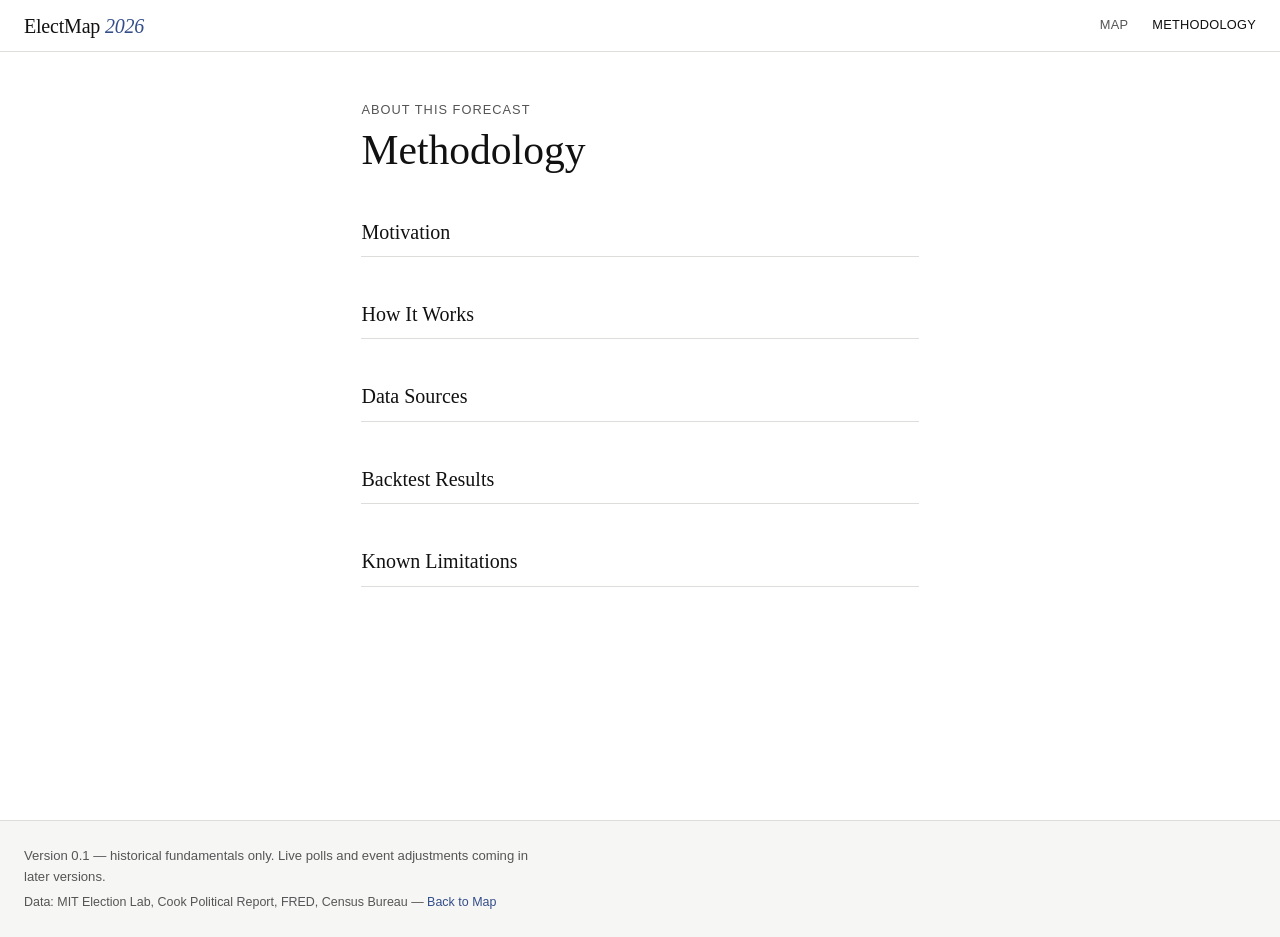
==== site/about.html @ def3d4a0 "M2 + M2-SHIP: fundamentals model, 2026 predictions, ElectMap frontend - XGBoost model trained on 201" ====
<!DOCTYPE html>
<html lang="en">
<head>
  <meta charset="UTF-8" />
  <meta name="viewport" content="width=device-width, initial-scale=1.0" />
  <title>Methodology — ElectMap 2026</title>
  <link rel="stylesheet" href="css/style.css" />
  <link rel="stylesheet" href="css/about.css" />
</head>
<body>

  <header class="site-header">
    <div class="header-inner">
      <a href="index.html" class="logo">ElectMap <span class="year">2026</span></a>
      <nav class="site-nav">
        <a href="index.html" class="nav-link">Map</a>
        <a href="about.html" class="nav-link active">Methodology</a>
      </nav>
    </div>
  </header>

  <main class="about-main">
    <div class="about-inner">

      <header class="about-header">
        <div class="about-label">About this forecast</div>
        <h1 class="about-title">Methodology</h1>
      </header>

      <article class="about-body">

        <section class="about-section">
          <h2>Motivation</h2>
          <p></p>
        </section>

        <section class="about-section">
          <h2>How It Works</h2>
          <p></p>
        </section>

        <section class="about-section">
          <h2>Data Sources</h2>
          <p></p>
        </section>

        <section class="about-section">
          <h2>Backtest Results</h2>
          <p></p>
        </section>

        <section class="about-section">
          <h2>Known Limitations</h2>
          <p></p>
        </section>

      </article>

    </div>
  </main>

  <footer class="site-footer">
    <div class="footer-inner">
      <p class="footer-note">
        Version 0.1 &mdash; historical fundamentals only.
        Live polls and event adjustments coming in later versions.
      </p>
      <p class="footer-credits">
        Data: MIT Election Lab, Cook Political Report, FRED, Census Bureau &mdash;
        <a href="index.html">Back to Map</a>
      </p>
    </div>
  </footer>

</body>
</html>
---- site/css/style.css ----
/* ===== Design tokens ===== */
:root {
  --bg:           #ffffff;
  --surface:      #f6f6f4;
  --text:         #111111;
  --text-muted:   #555555;
  --border:       #ddddd9;
  --accent:       #344e8a;
  --accent-hover: #2a3e70;

  --safe-d:  #2166ac;
  --lean-d:  #6baed6;
  --tossup:  #d9d9d9;
  --lean-r:  #ef8a62;
  --safe-r:  #b2182b;

  --sidebar-w: 340px;
  --header-h:  52px;

  --font-serif: Georgia, 'Times New Roman', serif;
  --font-sans:  -apple-system, BlinkMacSystemFont, 'Segoe UI', sans-serif;
  --font-mono:  'Courier New', Courier, monospace;
}

@media (prefers-color-scheme: dark) {
  :root {
    --bg:         #0f0f0f;
    --surface:    #1c1c1c;
    --text:       #ebebeb;
    --text-muted: #888888;
    --border:     #2a2a2a;
  }
}

:root[data-theme="dark"] {
  --bg:         #0f0f0f;
  --surface:    #1c1c1c;
  --text:       #ebebeb;
  --text-muted: #888888;
  --border:     #2a2a2a;
}

:root[data-theme="light"] {
  --bg:         #ffffff;
  --surface:    #f6f6f4;
  --text:       #111111;
  --text-muted: #555555;
  --border:     #ddddd9;
}

/* ===== Reset ===== */
*, *::before, *::after { box-sizing: border-box; }
body {
  margin: 0;
  font-family: var(--font-sans);
  font-size: 1rem;
  line-height: 1.6;
  color: var(--text);
  background: var(--bg);
}
a { color: var(--accent); text-decoration: none; }
a:hover { text-decoration: underline; }

/* ===== Header ===== */
.site-header {
  position: sticky;
  top: 0;
  z-index: 1000;
  background: var(--bg);
  border-bottom: 1px solid var(--border);
  height: var(--header-h);
}

.header-inner {
  max-width: 1280px;
  margin: 0 auto;
  padding: 0 1.5rem;
  height: 100%;
  display: flex;
  align-items: center;
  justify-content: space-between;
}

.logo {
  font-family: var(--font-serif);
  font-size: 1.25rem;
  font-weight: normal;
  color: var(--text);
  letter-spacing: -0.01em;
}
.logo:hover { text-decoration: none; }
.logo .year {
  color: var(--accent);
  font-style: italic;
}

.site-nav { display: flex; gap: 1.5rem; }
.nav-link {
  font-size: 0.9rem;
  color: var(--text-muted);
  font-family: var(--font-sans);
  letter-spacing: 0.02em;
  text-transform: uppercase;
  font-size: 0.8rem;
}
.nav-link.active { color: var(--text); }
.nav-link:hover { color: var(--text); text-decoration: none; }

/* ===== Hero ===== */
.hero {
  background: var(--surface);
  border-bottom: 1px solid var(--border);
  padding: 2rem 0 1.75rem;
}

.hero-inner {
  max-width: 1280px;
  margin: 0 auto;
  padding: 0 1.5rem;
}

.hero-label {
  font-size: 0.8rem;
  text-transform: uppercase;
  letter-spacing: 0.08em;
  color: var(--text-muted);
  margin-bottom: 0.4rem;
}

.hero-seats {
  font-family: var(--font-serif);
  font-size: clamp(1.5rem, 4vw, 2.4rem);
  font-weight: normal;
  line-height: 1.2;
  text-wrap: balance;
  margin-bottom: 0.6rem;
}

.seats-num {
  font-size: clamp(1.8rem, 5vw, 2.8rem);
  font-weight: bold;
  color: var(--accent);
}

.hero-sub {
  font-size: 0.9rem;
  color: var(--text-muted);
  margin-bottom: 0.35rem;
}

.version-badge {
  display: inline-block;
  font-size: 0.7rem;
  font-family: var(--font-mono);
  text-transform: uppercase;
  letter-spacing: 0.06em;
  background: var(--border);
  color: var(--text-muted);
  padding: 0.1em 0.5em;
  border-radius: 2px;
  margin-right: 0.5em;
  vertical-align: middle;
}

.hero-updated {
  font-size: 0.8rem;
  color: var(--text-muted);
}

/* ===== Seat Distribution Bar ===== */
.distribution-section {
  background: var(--bg);
  border-bottom: 1px solid var(--border);
  padding: 0.75rem 0;
}

.distribution-inner {
  max-width: 1280px;
  margin: 0 auto;
  padding: 0 1.5rem;
}

.distribution-bar {
  position: relative;
  height: 20px;
  border-radius: 2px;
  overflow: hidden;
  display: flex;
  margin-bottom: 0.5rem;
}

.dist-band {
  height: 100%;
  transition: width 0.4s ease;
}
.dist-band.safe-d  { background: var(--safe-d); }
.dist-band.lean-d  { background: var(--lean-d); }
.dist-band.tossup  { background: var(--tossup); }
.dist-band.lean-r  { background: var(--lean-r); }
.dist-band.safe-r  { background: var(--safe-r); }

.majority-line {
  position: absolute;
  left: calc(218 / 435 * 100%);
  top: 0;
  bottom: 0;
  width: 2px;
  background: var(--text);
  opacity: 0.6;
}
.majority-line::after {
  content: '218';
  position: absolute;
  top: -1.2rem;
  left: 50%;
  transform: translateX(-50%);
  font-size: 0.7rem;
  color: var(--text-muted);
  white-space: nowrap;
}

.distribution-labels {
  display: flex;
  gap: 1.25rem;
  font-size: 0.8rem;
  overflow-x: auto;
  padding-bottom: 2px;
}

.dl { display: flex; align-items: center; gap: 0.35em; white-space: nowrap; }
.dl::before {
  content: '';
  display: inline-block;
  width: 10px;
  height: 10px;
  border-radius: 50%;
  flex-shrink: 0;
}
.dl.safe-d::before  { background: var(--safe-d); }
.dl.lean-d::before  { background: var(--lean-d); }
.dl.tossup::before  { background: var(--tossup); border: 1px solid var(--border); }
.dl.lean-r::before  { background: var(--lean-r); }
.dl.safe-r::before  { background: var(--safe-r); }
.dl strong { font-variant-numeric: tabular-nums; }

/* ===== Map ===== */
.map-wrapper {
  position: relative;
  display: flex;
}

#map {
  flex: 1;
  height: 65vh;
  min-height: 400px;
  background: #e8eef4;
  z-index: 1;
}

@media (max-width: 768px) {
  #map { height: 50vh; }
}

/* Leaflet cursor */
.leaflet-interactive { cursor: pointer; }

/* ===== Sidebar ===== */
.sidebar {
  width: var(--sidebar-w);
  flex-shrink: 0;
  background: var(--bg);
  border-left: 1px solid var(--border);
  overflow-y: auto;
  display: none;
  position: relative;
}

.sidebar.open {
  display: block;
}

.sidebar-close {
  position: absolute;
  top: 0.75rem;
  right: 0.75rem;
  background: none;
  border: none;
  font-size: 1.4rem;
  cursor: pointer;
  color: var(--text-muted);
  line-height: 1;
  padding: 0.2rem 0.4rem;
  z-index: 10;
}
.sidebar-close:hover { color: var(--text); }

.sidebar-content {
  padding: 1.25rem 1.25rem 2rem;
}

.sidebar-placeholder {
  color: var(--text-muted);
  font-size: 0.9rem;
  margin-top: 1rem;
}

/* Sidebar district detail */
.sd-name {
  font-family: var(--font-serif);
  font-size: 1.3rem;
  font-weight: normal;
  line-height: 1.3;
  margin: 0 2rem 0.25rem 0;
}

.sd-rating {
  display: inline-block;
  font-size: 0.75rem;
  font-family: var(--font-mono);
  text-transform: uppercase;
  letter-spacing: 0.05em;
  padding: 0.15em 0.6em;
  border-radius: 2px;
  margin-bottom: 1rem;
  font-weight: bold;
}
.rating-safe-d  { background: var(--safe-d);  color: #fff; }
.rating-lean-d  { background: var(--lean-d);  color: #fff; }
.rating-tossup  { background: #aaa; color: #fff; }
.rating-lean-r  { background: var(--lean-r);  color: #fff; }
.rating-safe-r  { background: var(--safe-r);  color: #fff; }

.sd-stat-group {
  display: flex;
  flex-direction: column;
  gap: 0.75rem;
  margin-bottom: 1.25rem;
}

.sd-stat {
  display: flex;
  justify-content: space-between;
  align-items: baseline;
  border-bottom: 1px solid var(--border);
  padding-bottom: 0.5rem;
}
.sd-stat-label {
  font-size: 0.8rem;
  color: var(--text-muted);
  text-transform: uppercase;
  letter-spacing: 0.05em;
}
.sd-stat-value {
  font-family: var(--font-mono);
  font-size: 1.1rem;
  font-variant-numeric: tabular-nums;
}

.sd-prob-bar-wrap {
  margin: 0.25rem 0 0.75rem;
}
.sd-prob-bar-track {
  height: 6px;
  background: var(--border);
  border-radius: 3px;
  overflow: hidden;
}
.sd-prob-bar-fill {
  height: 100%;
  border-radius: 3px;
  transition: width 0.3s ease;
}

.sd-section-head {
  font-size: 0.75rem;
  text-transform: uppercase;
  letter-spacing: 0.07em;
  color: var(--text-muted);
  margin: 1.25rem 0 0.5rem;
}

/* SHAP impact bars */
.shap-row {
  margin-bottom: 0.7rem;
}
.shap-label {
  font-size: 0.8rem;
  color: var(--text);
  margin-bottom: 0.2rem;
  display: flex;
  justify-content: space-between;
}
.shap-impact-val {
  font-family: var(--font-mono);
  font-size: 0.8rem;
  color: var(--text-muted);
}
.shap-bar-track {
  height: 5px;
  background: var(--border);
  border-radius: 3px;
  overflow: hidden;
}
.shap-bar-fill {
  height: 100%;
  border-radius: 3px;
}
.shap-pos { background: var(--safe-d); }
.shap-neg { background: var(--safe-r); }

/* Mobile: sidebar becomes bottom sheet */
@media (max-width: 768px) {
  .map-wrapper { flex-direction: column; }

  .sidebar {
    width: 100%;
    border-left: none;
    border-top: 1px solid var(--border);
    max-height: 45vh;
  }
}

/* ===== Legend ===== */
.map-legend {
  background: var(--bg);
  border-top: 1px solid var(--border);
  padding: 0.6rem 0;
}
.legend-inner {
  max-width: 1280px;
  margin: 0 auto;
  padding: 0 1.5rem;
  display: flex;
  align-items: center;
  gap: 0.75rem;
}
.legend-gradient {
  flex: 0 0 200px;
  height: 8px;
  border-radius: 4px;
  background: linear-gradient(to right, #b2182b, #d4d4d4, #2166ac);
}
.legend-label-r, .legend-label-d {
  font-size: 0.78rem;
  color: var(--text-muted);
  white-space: nowrap;
}

/* ===== Footer ===== */
.site-footer {
  background: var(--surface);
  border-top: 1px solid var(--border);
  padding: 1.5rem 0;
  margin-top: 1rem;
}
.footer-inner {
  max-width: 1280px;
  margin: 0 auto;
  padding: 0 1.5rem;
}
.footer-note {
  font-size: 0.82rem;
  color: var(--text-muted);
  margin: 0 0 0.4rem;
  max-width: 72ch;
}
.footer-credits {
  font-size: 0.78rem;
  color: var(--text-muted);
  margin: 0;
}

/* ===== Focus ===== */
a:focus-visible,
button:focus-visible {
  outline: 2px solid var(--accent);
  outline-offset: 2px;
}

@media (prefers-reduced-motion: reduce) {
  .dist-band, .sd-prob-bar-fill, .shap-bar-fill { transition: none; }
}
---- site/css/about.css ----
.about-main {
  min-height: calc(100vh - var(--header-h) - 6rem);
}

.about-inner {
  max-width: 68ch;
  margin: 0 auto;
  padding: 3rem 1.5rem 4rem;
}

.about-label {
  font-size: 0.8rem;
  text-transform: uppercase;
  letter-spacing: 0.08em;
  color: var(--text-muted);
  margin-bottom: 0.4rem;
}

.about-title {
  font-family: var(--font-serif);
  font-size: clamp(1.8rem, 4vw, 2.6rem);
  font-weight: normal;
  margin: 0 0 2.5rem;
  line-height: 1.15;
}

.about-body {
  font-size: 1rem;
  line-height: 1.75;
  color: var(--text);
}

.about-section {
  margin-bottom: 2.5rem;
}

.about-section h2 {
  font-family: var(--font-serif);
  font-size: 1.25rem;
  font-weight: normal;
  border-bottom: 1px solid var(--border);
  padding-bottom: 0.4rem;
  margin: 0 0 1rem;
}

.about-section p {
  margin: 0 0 1rem;
  color: var(--text-muted);
  font-style: italic;
}
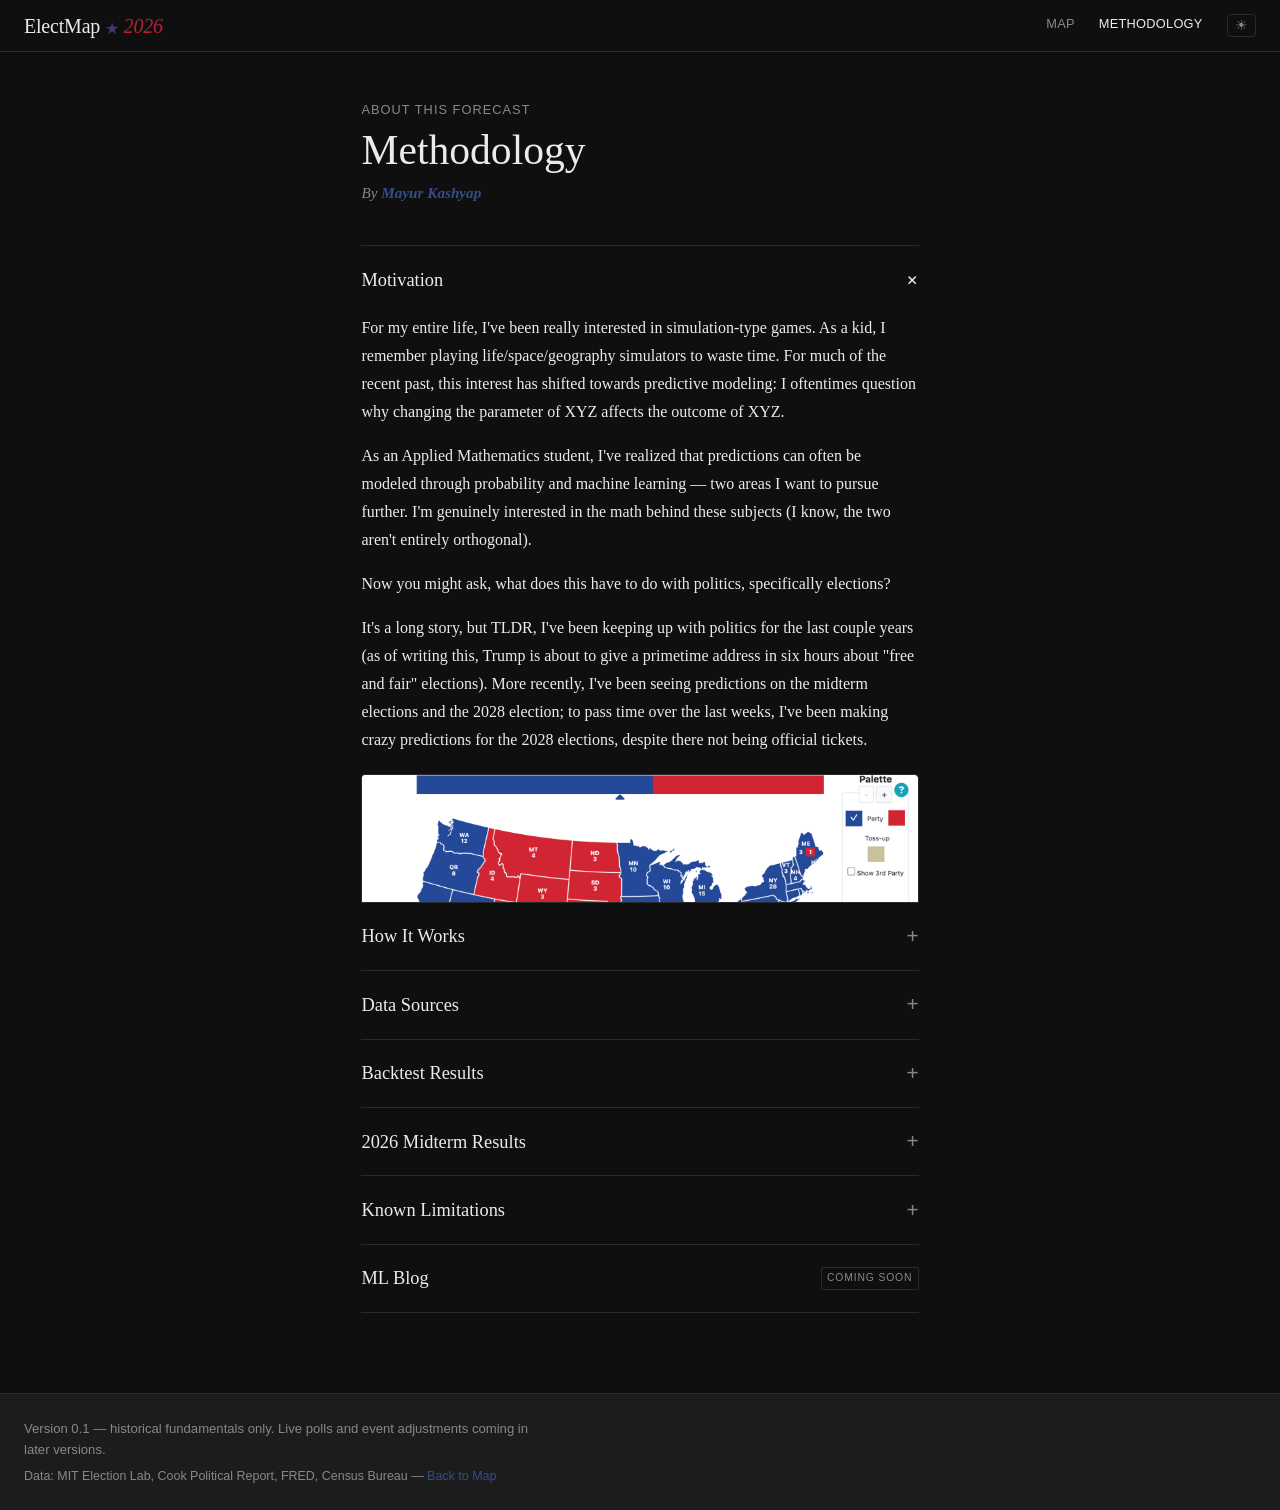
==== commit 2673bf71: "M2-SHIP polish: methodology page accordions, backtest outline, remove candidate cards" ====
--- a/site/about.html
+++ b/site/about.html
@@ -5,16 +5,18 @@
   <meta name="viewport" content="width=device-width, initial-scale=1.0" />
   <title>Methodology — ElectMap 2026</title>
   <link rel="stylesheet" href="css/style.css" />
+  <script>(function(){var t=localStorage.getItem('theme')||'dark';document.documentElement.setAttribute('data-theme',t);})()</script>
   <link rel="stylesheet" href="css/about.css" />
 </head>
 <body>
 
   <header class="site-header">
     <div class="header-inner">
-      <a href="index.html" class="logo">ElectMap <span class="year">2026</span></a>
+      <a href="index.html" class="logo">ElectMap <span class="logo-star">★</span> <span class="year">2026</span></a>
       <nav class="site-nav">
         <a href="index.html" class="nav-link">Map</a>
         <a href="about.html" class="nav-link active">Methodology</a>
+        <button class="theme-toggle" id="theme-toggle" aria-label="Toggle light/dark mode">☀</button>
       </nav>
     </div>
   </header>
@@ -25,34 +27,133 @@
       <header class="about-header">
         <div class="about-label">About this forecast</div>
         <h1 class="about-title">Methodology</h1>
+        <p class="about-author">By <strong><a href="https://mvkashyap.vercel.app/" target="_blank" rel="noopener">Mayur Kashyap</a></strong></p>
       </header>
 
       <article class="about-body">
 
-        <section class="about-section">
-          <h2>Motivation</h2>
-          <p></p>
-        </section>
-
-        <section class="about-section">
-          <h2>How It Works</h2>
-          <p></p>
-        </section>
-
-        <section class="about-section">
-          <h2>Data Sources</h2>
-          <p></p>
-        </section>
-
-        <section class="about-section">
-          <h2>Backtest Results</h2>
-          <p></p>
-        </section>
-
-        <section class="about-section">
-          <h2>Known Limitations</h2>
-          <p></p>
-        </section>
+        <details class="accordion" open>
+          <summary class="accordion-summary">Motivation</summary>
+          <div class="accordion-body">
+            <div class="accordion-body-inner">
+              <p>For my entire life, I've been really interested in simulation-type games. As a kid, I remember playing life/space/geography simulators to waste time. For much of the recent past, this interest has shifted towards predictive modeling: I oftentimes question why changing the parameter of XYZ affects the outcome of XYZ.</p>
+              <p>As an Applied Mathematics student, I've realized that predictions can often be modeled through probability and machine learning — two areas I want to pursue further. I'm genuinely interested in the math behind these subjects (I know, the two aren't entirely orthogonal).</p>
+              <p>Now you might ask, what does this have to do with politics, specifically elections?</p>
+              <p>It's a long story, but TLDR, I've been keeping up with politics for the last couple years (as of writing this, Trump is about to give a primetime address in six hours about "free and fair" elections). More recently, I've been seeing predictions on the midterm elections and the 2028 election; to pass time over the last weeks, I've been making crazy predictions for the 2028 elections, despite there not being official tickets.</p>
+              <figure class="motivation-figure">
+                <img src="images/2028-map.png" alt="A 270toWin map showing a hypothetical 2028 presidential election outcome" class="motivation-img" />
+                <figcaption>2028 Election Map I created, which is based off of vibes (I was bored).</figcaption>
+              </figure>
+              <p>So, I thought it would be interesting to make my own prediction map using some machine learning techniques I've been learning.</p>
+            </div>
+          </div>
+        </details>
+
+        <details class="accordion">
+          <summary class="accordion-summary">How It Works</summary>
+          <div class="accordion-body">
+            <div class="accordion-body-inner">
+
+              <p>ElectMap breaks the forecast into four separate layers: each one builds on the last.</p>
+
+              <h3 class="section-subhead">Data Pipeline</h3>
+              <p>I first started with raw historical House results going back to 2010 from the MIT Election Lab; anything before then reflects a different political environment. This data was messy, as there was a lot of different district numbering across redistricting cycles, missing incumbency info, inconsistent state abbreviations, so I had to end up doing a lot of cleaning.</p>
+              <p>I then merged it with the Cook Political Report's Partisan Voting Index (a measure of how red or blue a district leans by nature), macroeconomic indicators from the Federal Reserve (GDP/unemployment), and a flag for districts that were redrawn after the 2020 Census. The end result is one clean table, one row per district per election year, 2010–2022, with every feature the model needs. This step was incredibly boring but it was essential.</p>
+
+              <h3 class="section-subhead">Layer 1: Fundamentals Model</h3>
+              <p>The fundamentals model answers a simple question: what does history alone tell us about each district, before a single poll is conducted? It's trained on House election results from 2010 to 2022: six election cycles, 435 districts each, with nine features per row. The training algorithm is XGBoost, which builds hundreds of decision trees sequentially where each tree self-corrects the error of the one before it. The result is a model that learns which combinations of features best predict Democrat vote share in a given district in a given year.</p>
+              <p>Every row in the training data represents a district in one election year. Here's what goes in:</p>
+              <ul class="feature-list">
+                <li><strong>Partisan Lean (Cook PVI)</strong></li>
+                <li><strong>Prior Democrat Vote Share:</strong> [0, 1], where the larger values represent higher concentrations of Democrat votes.</li>
+                <li><strong>Incumbency:</strong> {-1, 0, 1}, where -1 is a Republican, 0 is an open seat, and 1 is a Democrat.</li>
+                <li><strong>Presidential Approval</strong> during midterm elections.</li>
+                <li><strong>GDP Growth (Q2)</strong></li>
+                <li><strong>GDP Log Growth</strong></li>
+                <li><strong>Unemployment (October)</strong></li>
+                <li><strong>Midterm Year Penalty:</strong> {0, 1}, where 0 is a presidential election and 1 is a midterm election.</li>
+                <li><strong>Redistricted Flag:</strong> {0, 1}, where 0 means the district hasn't been redistricted after 2020, and 1 otherwise.</li>
+              </ul>
+
+              <h3 class="section-subhead">SHAP Values</h3>
+              <p>Once the model is trained, I use SHAP (SHapley Additive exPlanations) to explain every individual prediction. SHAP comes from cooperative game theory, and it basically asks: for this district, how much did each feature contribute to pushing the prediction above or below the baseline? The contributions add up exactly to the prediction, so it's not an approximation.</p>
+              <p>For most of the districts, Cook PVI and prior vote shares dominate, which makes a lot of sense, since district-level political geography is the strongest signal. For more competitive districts, incumbency and presidential approval have a more obvious effect.</p>
+              <figure class="about-figure">
+                <img src="images/shap_waterfall.png" alt="SHAP waterfall plot for a competitive district" class="about-img" />
+                <figcaption>SHAP waterfall for a Lean D district in the 2022 hold-out set (predicted 57.0%, actual 56.9%). Each bar shows how much a feature pushed the prediction above or below the baseline expected value.</figcaption>
+              </figure>
+              <figure class="about-figure">
+                <img src="images/shap_summary.png" alt="SHAP feature importance summary plot" class="about-img" />
+                <figcaption>Global SHAP feature importance across all 2022 hold-out districts. Each dot is one district; color shows feature value (red = high, blue = low).</figcaption>
+              </figure>
+              <p>When you click any district on the map, the sidebar shows the top three SHAP factors for that specific prediction: which features pushed it toward Democrats, which pushed it toward Republicans, and by how much.</p>
+
+              <h3 class="section-subhead">Converting Vote Share to Win Probability</h3>
+              <p>The model outputs a predicted Democrat vote share; however, a single number doesn't show how uncertain that prediction is. To convert it to a win probability, I model the uncertainty as a normal distribution centered on the prediction with a standard deviation of 5.2 percentage points, derived from historical forecast errors across the backtest cycles (see that section for more information).</p>
+              <p>The win probability is then the area under that curve, above 50%, which is the probability that the true outcome lands on the Democrat side of the majority threshold. Mathematically: Φ((ŷ - 0.5) / σ), where ŷ is the predicted vote share, σ = 0.052, and Φ is the standard normal CDF. A prediction of 52.5% becomes roughly a 73% win probability.</p>
+              <figure class="about-figure">
+                <img src="images/backtest_scatter.png" alt="Backtest scatter plot: predicted vs actual vote share" class="about-img" />
+                <figcaption>Predicted vs. actual Democrat vote share on the 2022 hold-out set. Points along the diagonal are correct predictions; RMSE = 2.86 percentage points.</figcaption>
+              </figure>
+
+              <h3 class="section-subhead">Layer 2: Event Impact Model <span class="coming-soon">Coming Soon</span></h3>
+              <p></p>
+
+              <h3 class="section-subhead">Layer 3: Bayesian Poll Aggregator <span class="coming-soon">Coming Soon</span></h3>
+              <p></p>
+
+              <h3 class="section-subhead">Layer 4: Election Simulator <span class="coming-soon">Coming Soon</span></h3>
+              <p></p>
+
+            </div>
+          </div>
+        </details>
+
+        <details class="accordion">
+          <summary class="accordion-summary">Data Sources</summary>
+          <div class="accordion-body">
+            <div class="accordion-body-inner">
+
+              <h3 class="section-subhead">Used in Version 0.1</h3>
+              <ul class="feature-list">
+                <li><strong>MIT Election Lab</strong> — historical U.S. House election results going back to 1976. The primary source for all vote share training data from 2010–2022.</li>
+                <li><strong>Cook Political Report PVI (119th Congress)</strong> — partisan lean per congressional district, recalculated after the 2020 Census redistricting. The single most predictive feature in the fundamentals model.</li>
+                <li><strong>FRED (Federal Reserve Economic Data)</strong> — macroeconomic indicators including GDP growth (Q2) and unemployment (October), pulled via the FRED API and auto-refreshed.</li>
+                <li><strong>FEC Candidate Filings + Ballotpedia</strong> — used to determine 2026 incumbency status for all 435 districts: who is running, who is retiring, and which seats are open.</li>
+                <li><strong>Redistricting Data Hub</strong> — identifies which districts were redrawn after the 2020 Census, used to flag cases where the prior vote share is not a reliable signal.</li>
+                <li><strong>U.S. Census Bureau TIGER/Line (GENZ2024)</strong> — congressional district boundary shapefiles for the 119th Congress, including the five states with court-ordered redistricting for the 2024 cycle. Used to render the Leaflet map.</li>
+              </ul>
+
+              <h3 class="section-subhead">Coming in Later Versions</h3>
+              <ul class="feature-list">
+                <li><strong>FiveThirtyEight polling archive</strong> — historical House and generic ballot polls for 2018, 2020, and 2022, used to validate the Bayesian poll aggregator and compare forecast accuracy.</li>
+                <li><strong>CCES (Cooperative Congressional Election Study)</strong> — a 60,000-respondent voter survey that includes validated vote history, used to train the likely-voter logistic regression model.</li>
+                <li><strong>GDELT + NewsAPI</strong> — event ingestion sources for the event impact model. GDELT provides a global database of news events; NewsAPI supplements with headline data to classify political events and estimate their effect on polling.</li>
+              </ul>
+
+            </div>
+          </div>
+        </details>
+
+        <details class="accordion">
+          <summary class="accordion-summary">Backtest Results</summary>
+          <div class="accordion-body"><div class="accordion-body-inner"><p></p></div></div>
+        </details>
+
+        <details class="accordion">
+          <summary class="accordion-summary">2026 Midterm Results</summary>
+          <div class="accordion-body"><div class="accordion-body-inner"><p></p></div></div>
+        </details>
+
+        <details class="accordion">
+          <summary class="accordion-summary">Known Limitations</summary>
+          <div class="accordion-body"><div class="accordion-body-inner"><p></p></div></div>
+        </details>
+
+        <details class="accordion accordion-no-toggle">
+          <summary class="accordion-summary">ML Blog <span class="coming-soon">Coming Soon</span></summary>
+          <div class="accordion-body"><div class="accordion-body-inner"><p></p></div></div>
+        </details>
 
       </article>
 
@@ -72,5 +173,54 @@
     </div>
   </footer>
 
+  <script>
+    (function() {
+      const btn = document.getElementById('theme-toggle');
+      if (!btn) return;
+      function applyTheme(t) {
+        document.documentElement.setAttribute('data-theme', t);
+        btn.textContent = t === 'dark' ? '☀' : '☾';
+        localStorage.setItem('theme', t);
+      }
+      applyTheme(localStorage.getItem('theme') || 'dark');
+      btn.addEventListener('click', () => {
+        applyTheme(document.documentElement.getAttribute('data-theme') === 'dark' ? 'light' : 'dark');
+      });
+    })();
+
+    (function() {
+      document.querySelectorAll('.accordion').forEach(details => {
+        const summary = details.querySelector('.accordion-summary');
+        const body    = details.querySelector('.accordion-body');
+        if (!summary || !body) return;
+
+        if (details.open) {
+          body.style.maxHeight = body.scrollHeight + 'px';
+          body.style.opacity   = '1';
+        }
+
+        summary.addEventListener('click', e => {
+          e.preventDefault();
+          if (details.open) {
+            body.style.maxHeight = body.scrollHeight + 'px';
+            requestAnimationFrame(() => requestAnimationFrame(() => {
+              body.style.maxHeight = '0';
+              body.style.opacity   = '0';
+            }));
+            setTimeout(() => details.removeAttribute('open'), 380);
+          } else {
+            details.setAttribute('open', '');
+            body.style.maxHeight = '0';
+            body.style.opacity   = '0';
+            requestAnimationFrame(() => requestAnimationFrame(() => {
+              body.style.maxHeight = body.scrollHeight + 'px';
+              body.style.opacity   = '1';
+            }));
+            setTimeout(() => { body.style.maxHeight = 'none'; }, 380);
+          }
+        });
+      });
+    })();
+  </script>
 </body>
 </html>
--- a/site/css/style.css
+++ b/site/css/style.css
@@ -50,6 +50,12 @@
 
 /* ===== Reset ===== */
 *, *::before, *::after { box-sizing: border-box; }
+
+body, .site-header, .hero, .distribution-section, .sidebar,
+.map-legend, .site-footer, .sd-table, .majority-ticker-label {
+  transition: background 0.3s ease, color 0.3s ease, border-color 0.3s ease;
+}
+
 body {
   margin: 0;
   font-family: var(--font-sans);
@@ -87,11 +93,17 @@
   font-weight: normal;
   color: var(--text);
   letter-spacing: -0.01em;
+  transition: color 0.3s ease;
 }
 .logo:hover { text-decoration: none; }
 .logo .year {
-  color: var(--accent);
+  color: #B22234;
   font-style: italic;
+}
+.logo-star {
+  color: #3c3b6e;
+  font-size: 0.8em;
+  vertical-align: middle;
 }
 
 .site-nav { display: flex; gap: 1.5rem; }
@@ -105,6 +117,18 @@
 }
 .nav-link.active { color: var(--text); }
 .nav-link:hover { color: var(--text); text-decoration: none; }
+
+.theme-toggle {
+  background: none;
+  border: 1px solid var(--border);
+  border-radius: 4px;
+  padding: 0.2em 0.5em;
+  font-size: 0.9rem;
+  cursor: pointer;
+  color: var(--text-muted);
+  line-height: 1;
+}
+.theme-toggle:hover { color: var(--text); border-color: var(--text-muted); }
 
 /* ===== Hero ===== */
 .hero {
@@ -143,27 +167,32 @@
 }
 
 .hero-sub {
-  font-size: 0.9rem;
-  color: var(--text-muted);
+  font-family: var(--font-serif);
+  font-size: 1rem;
+  color: var(--text-muted);
+  font-style: italic;
   margin-bottom: 0.35rem;
 }
 
 .version-badge {
   display: inline-block;
-  font-size: 0.7rem;
-  font-family: var(--font-mono);
-  text-transform: uppercase;
-  letter-spacing: 0.06em;
-  background: var(--border);
-  color: var(--text-muted);
-  padding: 0.1em 0.5em;
+  font-family: var(--font-sans);
+  font-size: 0.68rem;
+  text-transform: uppercase;
+  letter-spacing: 0.08em;
+  background: var(--accent);
+  color: #fff;
+  padding: 0.15em 0.55em;
   border-radius: 2px;
   margin-right: 0.5em;
   vertical-align: middle;
+  font-style: normal;
 }
 
 .hero-updated {
-  font-size: 0.8rem;
+  font-family: var(--font-serif);
+  font-size: 0.85rem;
+  font-style: italic;
   color: var(--text-muted);
 }
 
@@ -171,13 +200,50 @@
 .distribution-section {
   background: var(--bg);
   border-bottom: 1px solid var(--border);
-  padding: 0.75rem 0;
+  padding: 1.6rem 0 0.75rem;
 }
 
 .distribution-inner {
   max-width: 1280px;
   margin: 0 auto;
   padding: 0 1.5rem;
+}
+
+.bar-wrap {
+  position: relative;
+  margin-bottom: 0.5rem;
+}
+
+.majority-ticker {
+  position: absolute;
+  left: calc(218 / 435 * 100%);
+  top: -1.6rem;
+  transform: translateX(-50%);
+  display: flex;
+  flex-direction: column;
+  align-items: center;
+  pointer-events: none;
+  z-index: 2;
+}
+
+.majority-ticker-label {
+  font-size: 0.7rem;
+  font-family: var(--font-sans);
+  font-weight: 600;
+  color: var(--text);
+  white-space: nowrap;
+  background: var(--bg);
+  padding: 0 0.2em;
+  line-height: 1.2;
+}
+
+.majority-ticker-arrow {
+  width: 0;
+  height: 0;
+  border-left: 4px solid transparent;
+  border-right: 4px solid transparent;
+  border-top: 5px solid var(--text);
+  margin-top: 1px;
 }
 
 .distribution-bar {
@@ -186,7 +252,6 @@
   border-radius: 2px;
   overflow: hidden;
   display: flex;
-  margin-bottom: 0.5rem;
 }
 
 .dist-band {
@@ -206,17 +271,8 @@
   bottom: 0;
   width: 2px;
   background: var(--text);
-  opacity: 0.6;
-}
-.majority-line::after {
-  content: '218';
-  position: absolute;
-  top: -1.2rem;
-  left: 50%;
-  transform: translateX(-50%);
-  font-size: 0.7rem;
-  color: var(--text-muted);
-  white-space: nowrap;
+  opacity: 0.75;
+  z-index: 1;
 }
 
 .distribution-labels {
@@ -371,6 +427,36 @@
   transition: width 0.3s ease;
 }
 
+.sd-table {
+  width: 100%;
+  border-collapse: collapse;
+  font-size: 0.85rem;
+  margin-bottom: 1rem;
+  font-variant-numeric: tabular-nums;
+}
+.sd-table th, .sd-table td {
+  padding: 0.45rem 0.5rem;
+  text-align: right;
+  border-bottom: 1px solid var(--border);
+}
+.sd-table th:first-child, .sd-table td:first-child {
+  text-align: left;
+  color: var(--text-muted);
+  font-size: 0.78rem;
+  text-transform: uppercase;
+  letter-spacing: 0.04em;
+}
+.sd-table thead th {
+  font-size: 0.72rem;
+  text-transform: uppercase;
+  letter-spacing: 0.06em;
+  color: var(--text-muted);
+  border-bottom: 2px solid var(--border);
+}
+.td-dem { color: var(--safe-d); font-weight: 600; }
+.td-rep { color: var(--safe-r); font-weight: 600; }
+.sd-table-projected td { font-weight: 600; border-bottom: 2px solid var(--border); }
+
 .sd-section-head {
   font-size: 0.75rem;
   text-transform: uppercase;
@@ -378,6 +464,7 @@
   color: var(--text-muted);
   margin: 1.25rem 0 0.5rem;
 }
+
 
 /* SHAP impact bars */
 .shap-row {
@@ -470,6 +557,16 @@
   margin: 0;
 }
 
+.footer-disclaimer {
+  font-size: 0.78rem;
+  font-style: italic;
+  color: var(--text-muted);
+  margin: 0.6rem 0 0;
+  max-width: 72ch;
+  border-top: 1px solid var(--border);
+  padding-top: 0.6rem;
+}
+
 /* ===== Focus ===== */
 a:focus-visible,
 button:focus-visible {
--- a/site/css/about.css
+++ b/site/css/about.css
@@ -20,8 +20,16 @@
   font-family: var(--font-serif);
   font-size: clamp(1.8rem, 4vw, 2.6rem);
   font-weight: normal;
+  margin: 0 0 0.4rem;
+  line-height: 1.15;
+}
+
+.about-author {
+  font-family: var(--font-serif);
+  font-size: 0.95rem;
+  font-style: italic;
+  color: var(--text-muted);
   margin: 0 0 2.5rem;
-  line-height: 1.15;
 }
 
 .about-body {
@@ -30,21 +38,150 @@
   color: var(--text);
 }
 
-.about-section {
-  margin-bottom: 2.5rem;
+.accordion {
+  border-bottom: 1px solid var(--border);
+  transition: border-color 0.3s ease;
 }
 
-.about-section h2 {
+.accordion:first-of-type {
+  border-top: 1px solid var(--border);
+}
+
+.accordion-summary {
+  list-style: none;
+  display: flex;
+  align-items: center;
+  justify-content: space-between;
+  gap: 0.6rem;
+  padding: 1.1rem 0;
+  cursor: pointer;
   font-family: var(--font-serif);
-  font-size: 1.25rem;
+  font-size: 1.15rem;
   font-weight: normal;
-  border-bottom: 1px solid var(--border);
-  padding-bottom: 0.4rem;
+  color: var(--text);
+  user-select: none;
+  transition: color 0.2s ease;
+}
+
+.accordion-summary::-webkit-details-marker { display: none; }
+
+.accordion-summary::after {
+  content: '+';
+  font-family: var(--font-sans);
+  font-size: 1.3rem;
+  font-weight: 300;
+  color: var(--text-muted);
+  line-height: 1;
+  flex-shrink: 0;
+  transition: transform 0.25s ease, color 0.2s ease;
+}
+
+.accordion[open] > .accordion-summary::after {
+  transform: rotate(45deg);
+  color: var(--text);
+}
+
+.accordion-summary:hover {
+  color: var(--accent);
+}
+
+.accordion-body {
+  overflow: hidden;
+  max-height: 0;
+  opacity: 0;
+  transition: max-height 0.38s ease, opacity 0.28s ease;
+}
+
+.accordion-body-inner {
+  padding-bottom: 1.25rem;
+  line-height: 1.75;
+  color: var(--text);
+  font-family: var(--font-serif);
+}
+
+.section-subhead {
+  font-family: var(--font-serif);
+  font-size: 1.2rem;
+  font-weight: bold;
+  color: var(--text);
+  margin: 1.75rem 0 0.5rem;
+  letter-spacing: -0.01em;
+}
+
+.accordion-body-inner p {
   margin: 0 0 1rem;
 }
 
-.about-section p {
-  margin: 0 0 1rem;
+.accordion-body-inner p:last-child {
+  margin-bottom: 0;
+}
+
+.feature-list {
+  padding-left: 1.25rem;
+  margin: 0.5rem 0 1rem;
+}
+
+.feature-list li {
+  margin-bottom: 0.5rem;
+  line-height: 1.6;
+}
+
+.about-figure {
+  margin: 1.5rem 0;
+}
+
+.about-img {
+  width: 100%;
+  max-width: 100%;
+  border-radius: 4px;
+  border: 1px solid var(--border);
+  display: block;
+}
+
+.about-figure figcaption {
+  font-size: 0.8rem;
   color: var(--text-muted);
-  font-style: italic;
+  text-align: center;
+  margin-top: 0.5rem;
 }
+
+.motivation-figure {
+  margin: 1.25rem 0;
+}
+
+.motivation-img {
+  width: 100%;
+  max-width: 100%;
+  border-radius: 4px;
+  border: 1px solid var(--border);
+  display: block;
+}
+
+.motivation-figure figcaption {
+  font-size: 0.8rem;
+  color: var(--text-muted);
+  text-align: center;
+  margin-top: 0.5rem;
+}
+
+.accordion-no-toggle > .accordion-summary {
+  cursor: default;
+  pointer-events: none;
+}
+
+.accordion-no-toggle > .accordion-summary::after {
+  display: none;
+}
+
+.coming-soon {
+  font-family: var(--font-sans);
+  font-size: 0.65rem;
+  font-style: normal;
+  text-transform: uppercase;
+  letter-spacing: 0.08em;
+  color: var(--text-muted);
+  border: 1px solid var(--border);
+  padding: 0.15em 0.5em;
+  border-radius: 2px;
+  vertical-align: middle;
+}
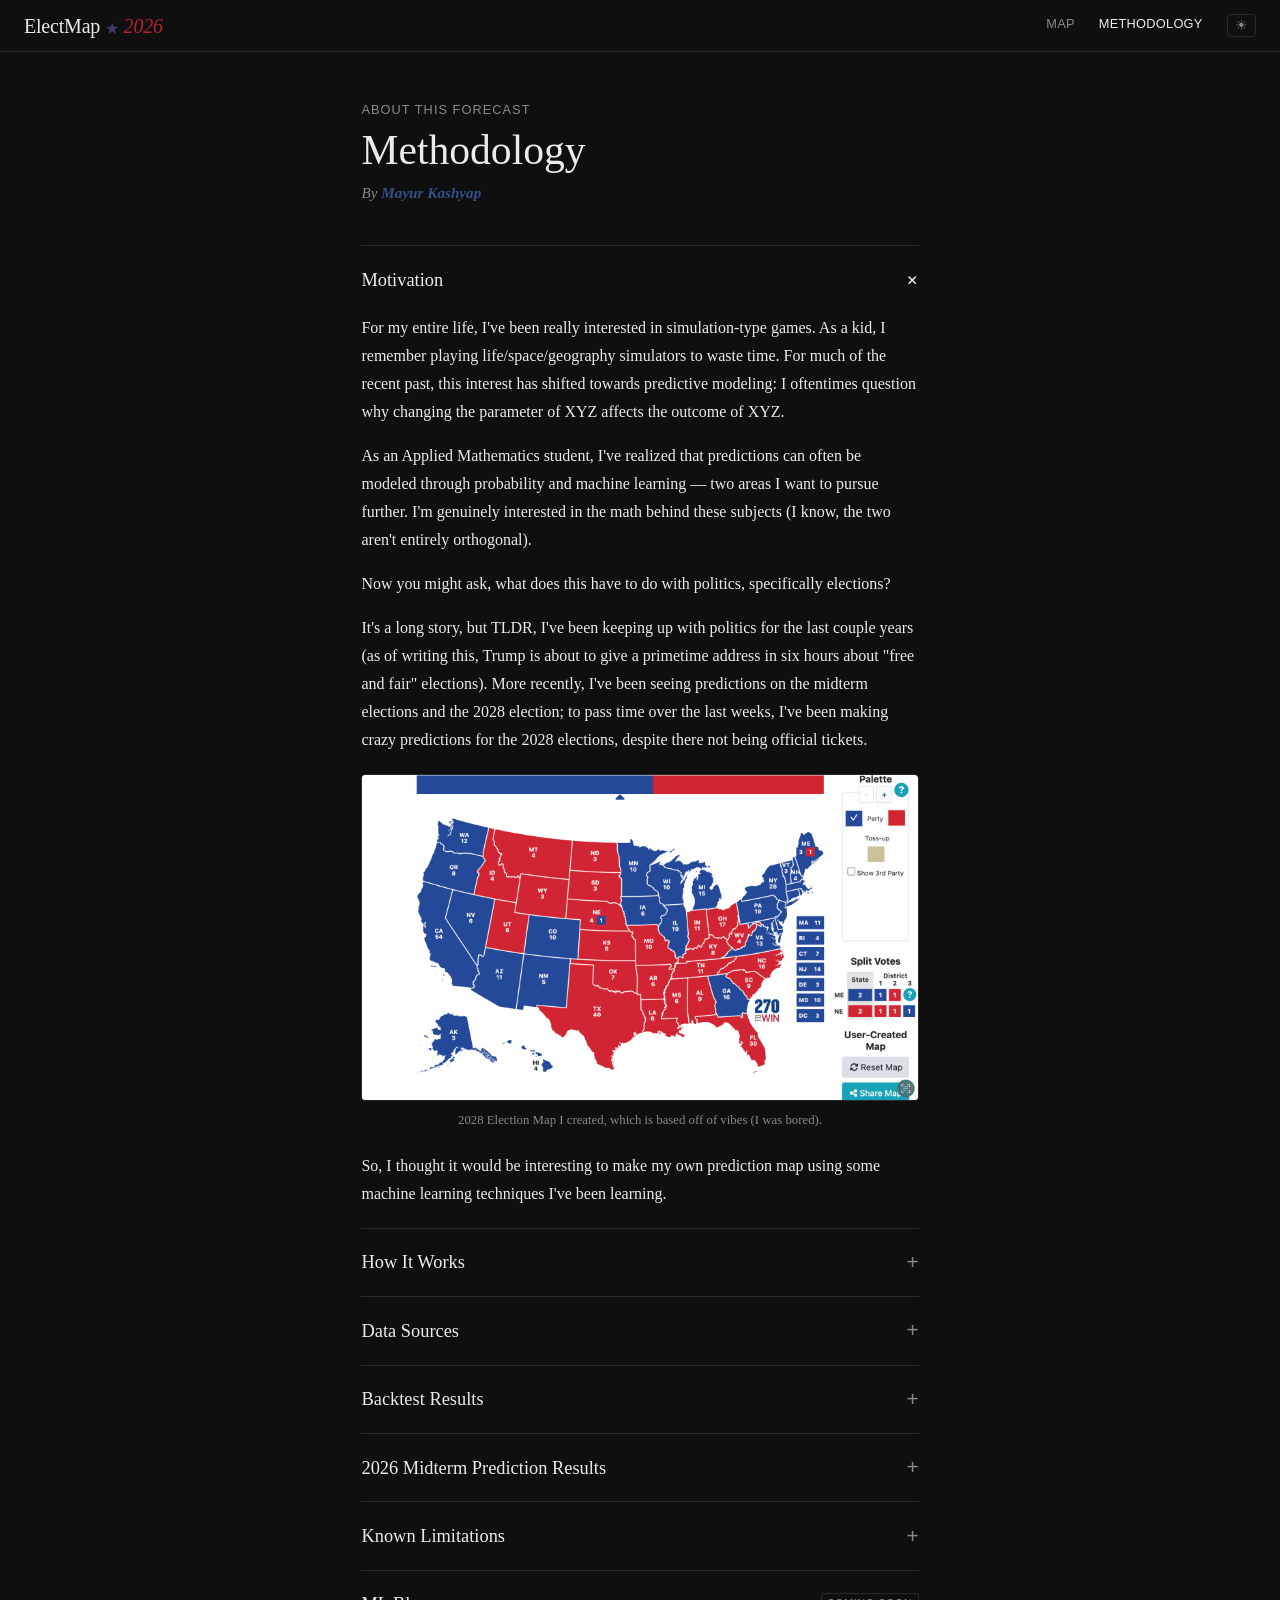
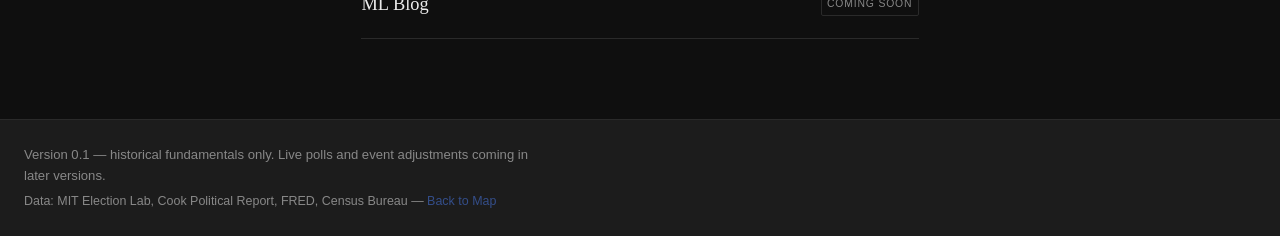
==== commit 415d85da: "Methodology page: backtest results, 2026 projections, known limitations with chart" ====
--- a/site/about.html
+++ b/site/about.html
@@ -137,17 +137,128 @@
 
         <details class="accordion">
           <summary class="accordion-summary">Backtest Results</summary>
-          <div class="accordion-body"><div class="accordion-body-inner"><p></p></div></div>
-        </details>
-
-        <details class="accordion">
-          <summary class="accordion-summary">2026 Midterm Results</summary>
-          <div class="accordion-body"><div class="accordion-body-inner"><p></p></div></div>
+          <div class="accordion-body">
+            <div class="accordion-body-inner">
+              <p>To test whether or not the model is accurate, I ran three separate backtests rather than just checking how well it fit its own training data. In each one, I trained on everything up to a certain cycle and then predicted the next one without ever letting the model see the results. I trained on 2010–2016 to predict 2018, 2010–2018 to predict 2020, and finally 2010–2020 to predict 2022. The comparison benchmark is FiveThirtyEight's published district-level forecasts for each of those cycles.</p>
+              <p>I used two metrics: RMSE (root mean squared error) measures the average miss in percentage points on predicted Democrat vote share, the lower the better. Brier Score measures how well the win probabilities are: a model that says 70% wherever it should say 70% will have a lower Brier Score than one that leans towards 50%, even if the RMSE is similar.</p>
+
+              <div class="backtest-table-wrap">
+                <table class="backtest-table">
+                  <thead>
+                    <tr>
+                      <th>Cycle</th>
+                      <th>Our RMSE</th>
+                      <th>538 RMSE</th>
+                      <th>Our Brier</th>
+                      <th>538 Brier</th>
+                      <th>Districts</th>
+                    </tr>
+                  </thead>
+                  <tbody>
+                    <tr>
+                      <td>2018</td>
+                      <td class="td-worse">6.25 pp</td>
+                      <td class="td-better">3.34 pp</td>
+                      <td class="td-worse">0.0915</td>
+                      <td class="td-better">0.0295</td>
+                      <td>393</td>
+                    </tr>
+                    <tr>
+                      <td>2020</td>
+                      <td class="td-worse">3.82 pp</td>
+                      <td class="td-better">3.39 pp</td>
+                      <td class="td-better">0.0323</td>
+                      <td class="td-worse">0.0344</td>
+                      <td>407</td>
+                    </tr>
+                    <tr>
+                      <td>2022</td>
+                      <td class="td-worse">5.20 pp</td>
+                      <td class="td-better">3.51 pp</td>
+                      <td class="td-worse">0.0600</td>
+                      <td class="td-better">0.0338</td>
+                      <td>400</td>
+                    </tr>
+                  </tbody>
+                </table>
+              </div>
+
+              <p>2018 had the worst backtest results. 2018 was a huge blue wave election: Democrats massively outperformed and gained 41 seats. A fundamentals-only model trained on 2010–2016 data has no way of predicting that shift.</p>
+              <p>2020 had the most interesting results. The RMSE is actually pretty close (3.82 vs 3.39), and my Brier Score was better than 538's (0.0323 vs 0.0344). This is likely coincidental rather than proof that the model is better.</p>
+              <p>2022 gave a more typical gap: RMSE of 5.20 vs 3.51 for 538. I think the redistricted districts are a real issue here: the model leans heavily on prior vote share as a feature, and for seats that were redrawn after 2020, that prior signal is from a geographically different constituency.</p>
+              <p>The best takeaway from the backtest results is that the historical model performs well enough in stable political environments to be a useful prior, but it is not a standalone forecast.</p>
+            </div>
+          </div>
+        </details>
+
+        <details class="accordion">
+          <summary class="accordion-summary">2026 Midterm Prediction Results</summary>
+          <div class="accordion-body">
+            <div class="accordion-body-inner">
+              <p>These are the model's current projections for the 2026 House elections, based on the fundamentals only model. The model projects Democrats to win 228 seats and Republicans to win 140, with 67 districts rated as toss-ups. The majority threshold is 218 seats. Breaking it down: 212 Safe D, 16 Lean D, 67 Toss-up, 49 Lean R, 91 Safe R.</p>
+            </div>
+          </div>
         </details>
 
         <details class="accordion">
           <summary class="accordion-summary">Known Limitations</summary>
-          <div class="accordion-body"><div class="accordion-body-inner"><p></p></div></div>
+          <div class="accordion-body">
+            <div class="accordion-body-inner">
+
+              <p>The most obvious issue with the current model is that the 2026 projections are skewing unusually Democratic. The mean predicted Democrat vote share across all 435 districts is 54.0%, which is higher than any election cycle in the training data, including the 2018 blue wave. The chart below shows this clearly.</p>
+
+              <figure class="about-figure">
+                <svg viewBox="0 0 560 245" style="width:100%;font-family:var(--font-sans);font-size:11px;" aria-label="Mean Democrat vote share by election year">
+                  <!-- Gridlines -->
+                  <line x1="40" y1="20" x2="535" y2="20" stroke="var(--border)" stroke-width="1"/>
+                  <line x1="40" y1="76.67" x2="535" y2="76.67" stroke="var(--border)" stroke-width="1"/>
+                  <line x1="40" y1="133.33" x2="535" y2="133.33" stroke="var(--border)" stroke-width="1"/>
+                  <line x1="40" y1="190" x2="535" y2="190" stroke="var(--border)" stroke-width="1"/>
+                  <!-- 50% reference line -->
+                  <line x1="40" y1="105" x2="535" y2="105" stroke="var(--text-muted)" stroke-width="1" stroke-dasharray="4,3"/>
+                  <text x="538" y="109" fill="var(--text-muted)" font-size="10">50%</text>
+                  <!-- Y-axis labels -->
+                  <text x="35" y="24" text-anchor="end" fill="var(--text-muted)">56%</text>
+                  <text x="35" y="80" text-anchor="end" fill="var(--text-muted)">52%</text>
+                  <text x="35" y="137" text-anchor="end" fill="var(--text-muted)">48%</text>
+                  <text x="35" y="193" text-anchor="end" fill="var(--text-muted)">44%</text>
+                  <!-- Historical bars -->
+                  <rect x="49"  y="113.22" width="44" height="76.78"  fill="var(--safe-d)" opacity="0.75"/>
+                  <rect x="111" y="81.91"  width="44" height="108.09" fill="var(--safe-d)" opacity="0.75"/>
+                  <rect x="174" y="144.10" width="44" height="45.90"  fill="var(--safe-d)" opacity="0.75"/>
+                  <rect x="236" y="111.66" width="44" height="78.34"  fill="var(--safe-d)" opacity="0.75"/>
+                  <rect x="299" y="72.42"  width="44" height="117.58" fill="var(--safe-d)" opacity="0.75"/>
+                  <rect x="361" y="88.57"  width="44" height="101.43" fill="var(--safe-d)" opacity="0.75"/>
+                  <rect x="424" y="103.16" width="44" height="86.84"  fill="var(--safe-d)" opacity="0.75"/>
+                  <!-- 2026 projected bar -->
+                  <rect x="486" y="47.91"  width="44" height="142.09" fill="#d94f4f" opacity="0.85"/>
+                  <text x="508" y="43" text-anchor="middle" fill="#d94f4f" font-size="10" font-weight="600">54.0%</text>
+                  <!-- X-axis labels -->
+                  <text x="71"  y="210" text-anchor="middle" fill="var(--text-muted)">2010</text>
+                  <text x="133" y="210" text-anchor="middle" fill="var(--text-muted)">2012</text>
+                  <text x="196" y="210" text-anchor="middle" fill="var(--text-muted)">2014</text>
+                  <text x="258" y="210" text-anchor="middle" fill="var(--text-muted)">2016</text>
+                  <text x="321" y="210" text-anchor="middle" fill="var(--text-muted)">2018</text>
+                  <text x="383" y="210" text-anchor="middle" fill="var(--text-muted)">2020</text>
+                  <text x="446" y="210" text-anchor="middle" fill="var(--text-muted)">2022</text>
+                  <text x="508" y="210" text-anchor="middle" fill="#d94f4f" font-weight="600">2026*</text>
+                  <!-- Legend -->
+                  <rect x="40"  y="225" width="10" height="10" fill="var(--safe-d)" opacity="0.75"/>
+                  <text x="54"  y="234" fill="var(--text-muted)">Historical mean Dem share</text>
+                  <rect x="230" y="225" width="10" height="10" fill="#d94f4f" opacity="0.85"/>
+                  <text x="244" y="234" fill="var(--text-muted)">2026 projected*</text>
+                </svg>
+                <figcaption>Mean Democrat vote share across contested House districts by cycle. The 2026 projection (54.0%) sits well above even the 2018 wave year (52.3%), which is a red flag.</figcaption>
+              </figure>
+
+              <p>The most likely explanation is that the Cook PVI values the model uses as its strongest feature are based on the 2020 presidential results, which were a particularly good year for Democrats. When the model extrapolates from those PVI numbers into 2026, it picks up that Democratic baseline and amplifies it.</p>
+
+              <p>A related issue is the 2025–2026 redistricting cycle. Several states redrew their congressional maps after court rulings, and some Republican-controlled legislatures pushed through new gerrymanders that the model's training data does not reflect at all. The model was trained on pre-redistricting district compositions, and in states where maps changed significantly, the prior vote share and Cook PVI values the model is reading are from districts that no longer exist in the same form. This makes the predictions in those states particularly unreliable.</p>
+
+              <p>Both of these issues will partially resolve in later versions: the Bayesian poll aggregator will pull the prediction toward actual polling rather than relying solely on structural features, and the Cook PVI values can be updated to reflect the new district lines as better data becomes available.</p>
+
+            </div>
+          </div>
         </details>
 
         <details class="accordion accordion-no-toggle">
--- a/site/css/about.css
+++ b/site/css/about.css
@@ -173,6 +173,45 @@
   display: none;
 }
 
+.backtest-table-wrap {
+  overflow-x: auto;
+  margin: 1.25rem 0;
+}
+
+.backtest-table {
+  width: 100%;
+  border-collapse: collapse;
+  font-family: var(--font-sans);
+  font-size: 0.85rem;
+}
+
+.backtest-table th {
+  text-align: left;
+  padding: 0.45rem 0.75rem;
+  border-bottom: 2px solid var(--border);
+  color: var(--text-muted);
+  font-weight: 600;
+  font-size: 0.75rem;
+  text-transform: uppercase;
+  letter-spacing: 0.05em;
+  white-space: nowrap;
+}
+
+.backtest-table td {
+  padding: 0.45rem 0.75rem;
+  border-bottom: 1px solid var(--border);
+  color: var(--text);
+  font-variant-numeric: tabular-nums;
+  white-space: nowrap;
+}
+
+.backtest-table tbody tr:last-child td {
+  border-bottom: none;
+}
+
+.td-better { color: #4a9e6b; font-weight: 600; }
+.td-worse  { color: var(--text-muted); }
+
 .coming-soon {
   font-family: var(--font-sans);
   font-size: 0.65rem;
